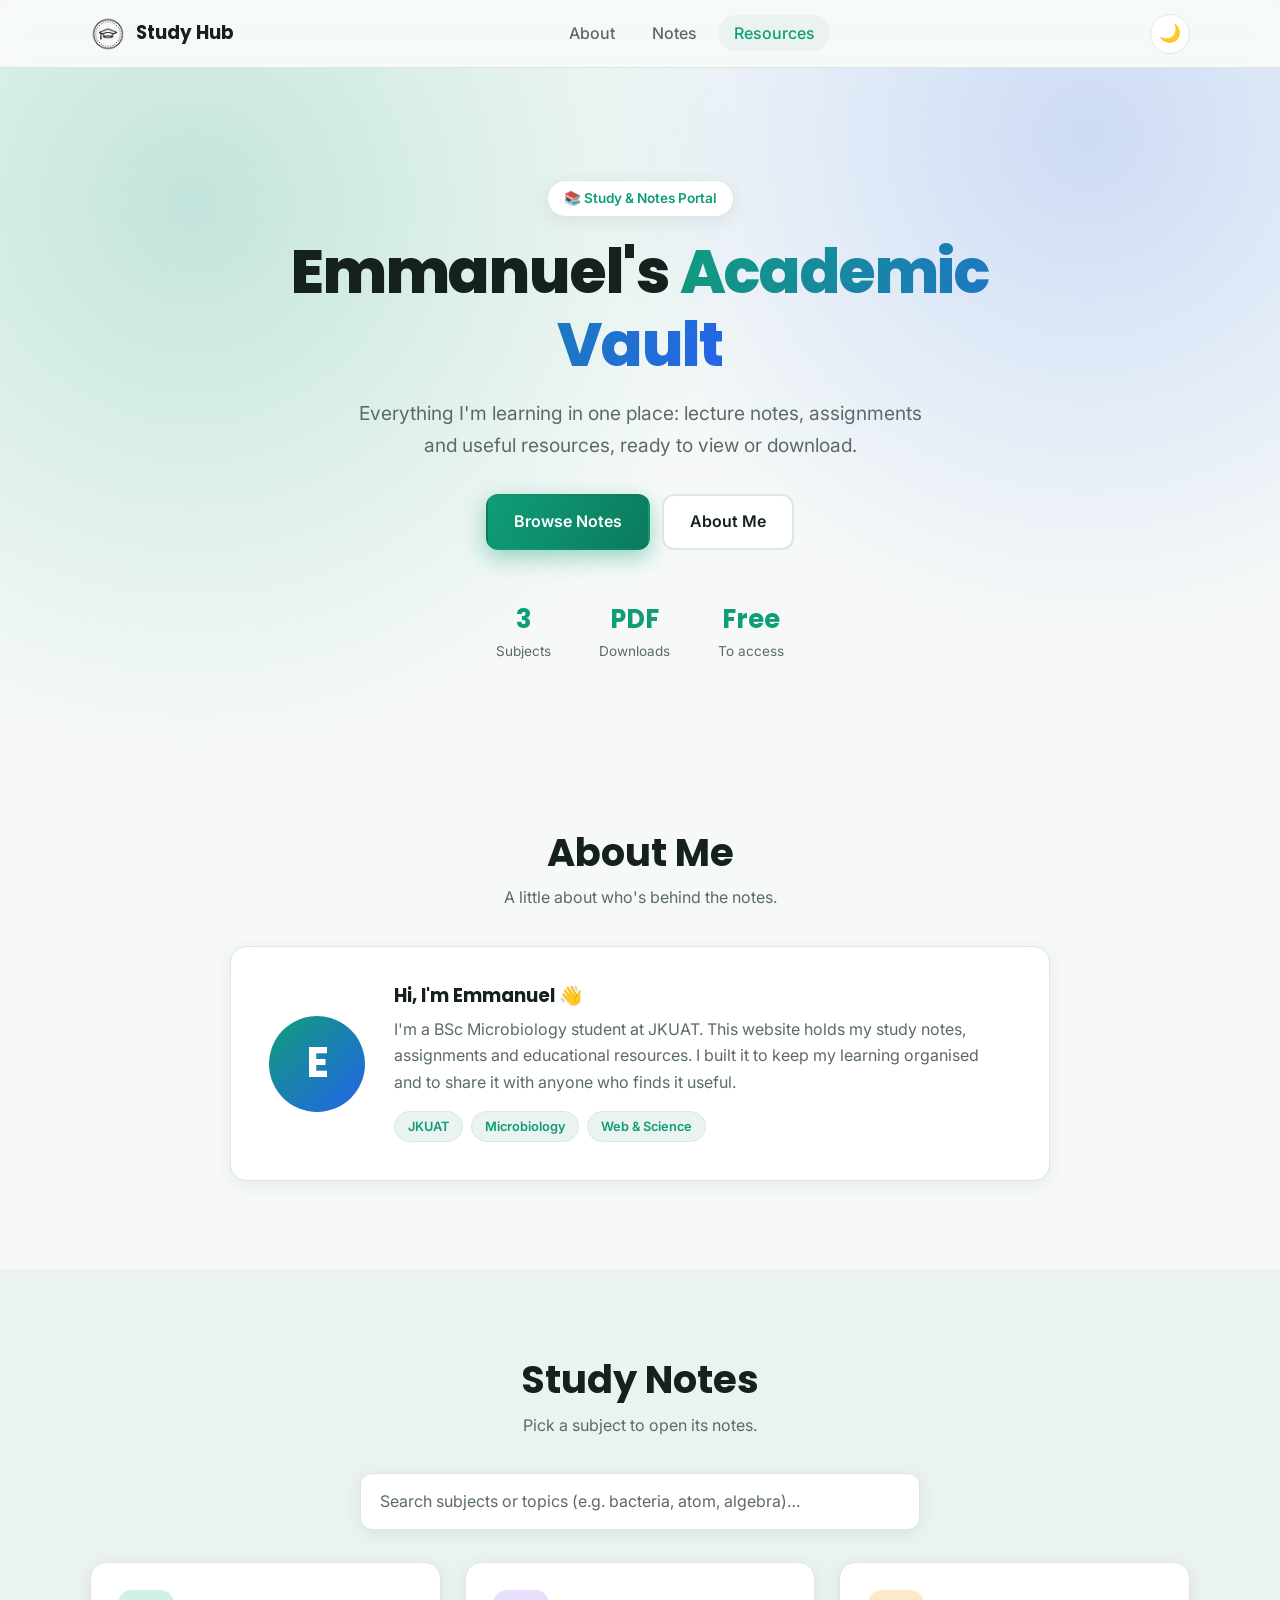
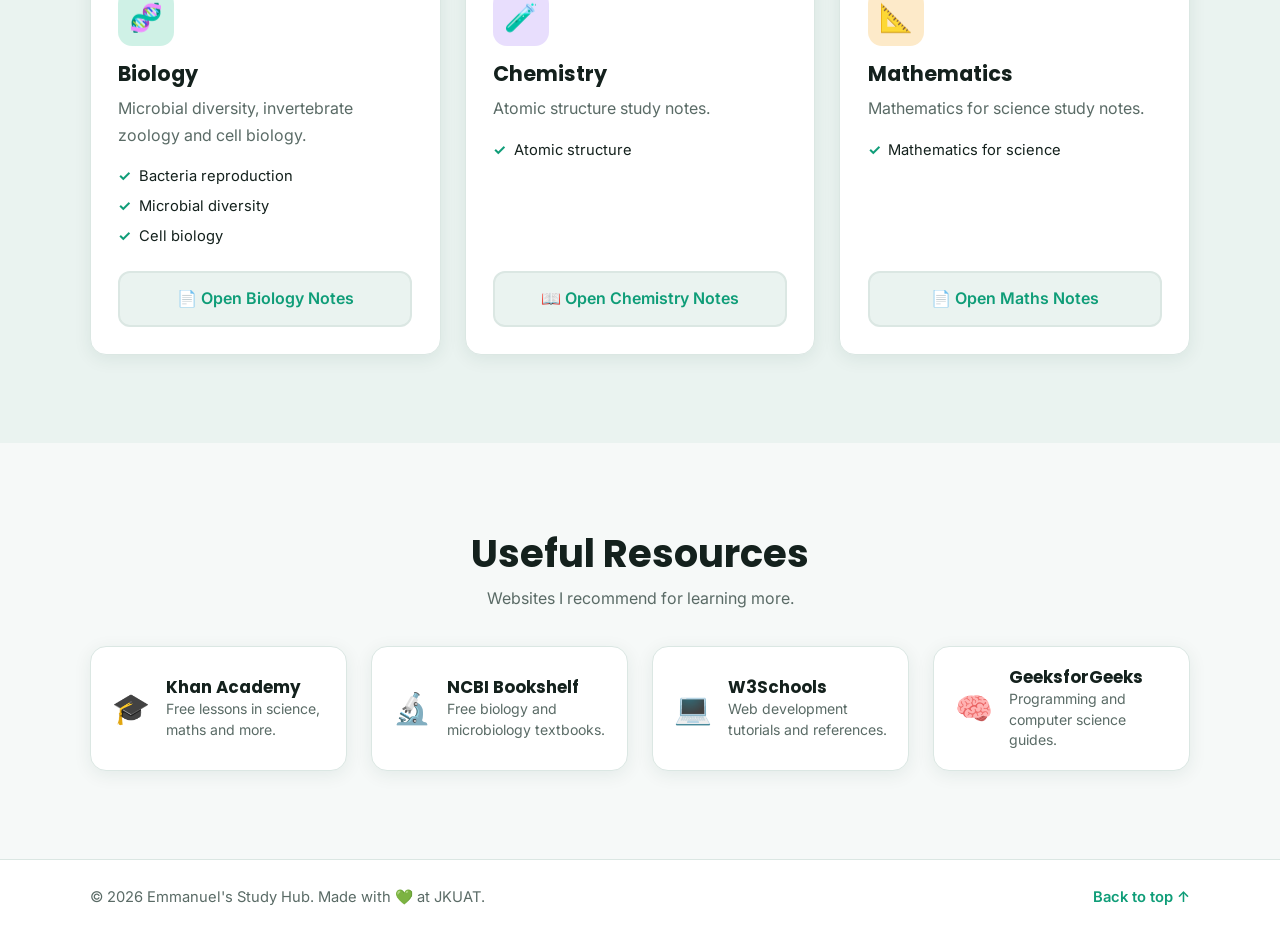
==== index.html @ de240b46 "Update link to open Atomic Structure PDF" ====
<!DOCTYPE html>
<html lang="en" data-theme="light">
<head>
  <meta charset="UTF-8">
  <meta name="viewport" content="width=device-width, initial-scale=1.0">
  <meta name="description" content="Emmanuel's Academic Vault: study notes, assignments and learning resources.">
  <title>Emmanuel's Study Hub</title>
  <link rel="preconnect" href="https://fonts.googleapis.com">
  <link rel="preconnect" href="https://fonts.gstatic.com" crossorigin>
  <link href="https://fonts.googleapis.com/css2?family=Inter:wght@400;500;600;700&family=Poppins:wght@600;700;800&display=swap" rel="stylesheet">
  <link rel="stylesheet" href="style.css">
  <script src="script.js" defer></script>
</head>
<body>

  <header class="site-header" id="top">
    <nav class="nav container" aria-label="Main navigation">
      <a href="#top" class="brand">
        <img src="images/graduation-logo.png" alt="" class="brand-logo" width="36" height="36">
        <span>Study Hub</span>
      </a>

      <ul class="nav-links" id="nav-links">
        <li><a href="#about">About</a></li>
        <li><a href="#notes">Notes</a></li>
        <li><a href="#resources">Resources</a></li>
      </ul>

      <div class="nav-actions">
        <button class="icon-btn" id="theme-toggle" aria-label="Switch to dark mode" title="Toggle theme">
          <span class="theme-icon" aria-hidden="true">🌙</span>
        </button>
        <button class="icon-btn menu-btn" id="menu-toggle" aria-label="Open menu" aria-expanded="false" aria-controls="nav-links">
          <span aria-hidden="true">☰</span>
        </button>
      </div>
    </nav>
  </header>

  <main>

    <!-- HERO -->
    <section class="hero">
      <div class="container hero-inner">
        <span class="pill">📚 Study &amp; Notes Portal</span>
        <h1>Emmanuel's <span class="gradient-text">Academic Vault</span></h1>
        <p class="lead">Everything I'm learning in one place: lecture notes, assignments and useful resources, ready to view or download.</p>
        <div class="hero-buttons">
          <a href="#notes" class="btn btn-primary">Browse Notes</a>
          <a href="#about" class="btn btn-ghost">About Me</a>
        </div>
        <ul class="stats" aria-label="Site summary">
          <li><strong>3</strong><span>Subjects</span></li>
          <li><strong>PDF</strong><span>Downloads</span></li>
          <li><strong>Free</strong><span>To access</span></li>
        </ul>
      </div>
    </section>

    <!-- ABOUT -->
    <section class="section" id="about">
      <div class="container">
        <div class="section-head reveal">
          <h2>About Me</h2>
          <p>A little about who's behind the notes.</p>
        </div>
        <div class="about-card reveal">
          <div class="avatar" aria-hidden="true">E</div>
          <div>
            <h3>Hi, I'm Emmanuel 👋</h3>
            <p>I'm a BSc Microbiology student at JKUAT. This website holds my study notes, assignments and educational resources. I built it to keep my learning organised and to share it with anyone who finds it useful.</p>
            <div class="tags">
              <span class="tag">JKUAT</span>
              <span class="tag">Microbiology</span>
              <span class="tag">Web &amp; Science</span>
            </div>
          </div>
        </div>
      </div>
    </section>

    <!-- NOTES -->
    <section class="section alt" id="notes">
      <div class="container">
        <div class="section-head reveal">
          <h2>Study Notes</h2>
          <p>Pick a subject to open its notes.</p>
        </div>

        <div class="search-wrap reveal">
          <label for="search" class="sr-only">Search subjects and resources</label>
          <input type="search" id="search" placeholder="Search subjects or topics (e.g. bacteria, atom, algebra)…" autocomplete="off">
        </div>

        <div class="grid" id="notes-grid">

          <article class="card reveal" data-search="biology microbial diversity invertebrate zoology cell biology bacteria reproduction">
            <div class="card-icon bio" aria-hidden="true">🧬</div>
            <h3>Biology</h3>
            <p>Microbial diversity, invertebrate zoology and cell biology.</p>
            <ul class="topic-list">
              <li>Bacteria reproduction</li>
              <li>Microbial diversity</li>
              <li>Cell biology</li>
            </ul>
            <a class="btn btn-card" href="BACTERIA%20REPRODUCTION.pdf" target="_blank" rel="noopener">📄 Open Biology Notes</a>
          </article>

          <article class="card reveal" data-search="chemistry atomic structure atom">
            <div class="card-icon chem" aria-hidden="true">🧪</div>
            <h3>Chemistry</h3>
            <p>Atomic structure study notes.</p>
            <ul class="topic-list">
              <li>Atomic structure</li>
            </ul>
            <a class="btn btn-card" href="atomic-structure.pdf">📖 Open Chemistry Notes</a>
          </article>

          <article class="card reveal" data-search="mathematics maths math science algebra">
            <div class="card-icon math" aria-hidden="true">📐</div>
            <h3>Mathematics</h3>
            <p>Mathematics for science study notes.</p>
            <ul class="topic-list">
              <li>Mathematics for science</li>
            </ul>
            <a class="btn btn-card" href="Mathematics%20for%20science.pdf" target="_blank" rel="noopener">📄 Open Maths Notes</a>
          </article>

        </div>

        <p class="no-results" id="no-results" hidden>No matching subjects found. Try another word.</p>
      </div>
    </section>

    <!-- RESOURCES -->
    <section class="section" id="resources">
      <div class="container">
        <div class="section-head reveal">
          <h2>Useful Resources</h2>
          <p>Websites I recommend for learning more.</p>
        </div>

        <div class="grid resources-grid">
          <a class="resource reveal" href="https://www.khanacademy.org" target="_blank" rel="noopener">
            <span class="res-emoji" aria-hidden="true">🎓</span>
            <div><h3>Khan Academy</h3><p>Free lessons in science, maths and more.</p></div>
          </a>
          <a class="resource reveal" href="https://www.ncbi.nlm.nih.gov/books/" target="_blank" rel="noopener">
            <span class="res-emoji" aria-hidden="true">🔬</span>
            <div><h3>NCBI Bookshelf</h3><p>Free biology and microbiology textbooks.</p></div>
          </a>
          <a class="resource reveal" href="https://www.w3schools.com" target="_blank" rel="noopener">
            <span class="res-emoji" aria-hidden="true">💻</span>
            <div><h3>W3Schools</h3><p>Web development tutorials and references.</p></div>
          </a>
          <a class="resource reveal" href="https://www.geeksforgeeks.org" target="_blank" rel="noopener">
            <span class="res-emoji" aria-hidden="true">🧠</span>
            <div><h3>GeeksforGeeks</h3><p>Programming and computer science guides.</p></div>
          </a>
        </div>
      </div>
    </section>

  </main>

  <footer class="footer">
    <div class="container footer-inner">
      <p>© <span id="year">2026</span> Emmanuel's Study Hub. Made with 💚 at JKUAT.</p>
      <a href="#top" class="to-top-link">Back to top ↑</a>
    </div>
  </footer>

  <button class="back-to-top" id="back-to-top" aria-label="Back to top" hidden>↑</button>

</body>
</html>
---- style.css ----
/* ==========================================================
   Emmanuel's Study Hub - style.css
   ========================================================== */

/* ---------- Design tokens ---------- */
:root {
  --bg: #f6f9f8;
  --bg-alt: #eaf3f0;
  --surface: #ffffff;
  --text: #14211d;
  --muted: #5a6b66;
  --border: #dbe7e3;
  --primary: #0f9d78;
  --primary-dark: #0b7a5d;
  --accent: #2563eb;
  --shadow: 0 4px 18px rgba(15, 60, 48, 0.08);
  --shadow-lg: 0 12px 34px rgba(15, 60, 48, 0.16);
  --radius: 16px;
  --header-h: 68px;
}

[data-theme="dark"] {
  --bg: #0d1513;
  --bg-alt: #111d1a;
  --surface: #16231f;
  --text: #e8f1ee;
  --muted: #9bb0aa;
  --border: #243630;
  --primary: #2dd4a4;
  --primary-dark: #1fb88c;
  --accent: #60a5fa;
  --shadow: 0 4px 18px rgba(0, 0, 0, 0.35);
  --shadow-lg: 0 12px 34px rgba(0, 0, 0, 0.5);
}

/* ---------- Reset & base ---------- */
*, *::before, *::after { box-sizing: border-box; }

html {
  scroll-behavior: smooth;
  scroll-padding-top: calc(var(--header-h) + 10px);
}

body {
  margin: 0;
  font-family: "Inter", system-ui, -apple-system, "Segoe UI", sans-serif;
  background: var(--bg);
  color: var(--text);
  line-height: 1.65;
  transition: background 0.3s ease, color 0.3s ease;
  -webkit-font-smoothing: antialiased;
}

img { max-width: 100%; display: block; }
a { color: inherit; text-decoration: none; }
ul { list-style: none; margin: 0; padding: 0; }

h1, h2, h3 {
  font-family: "Poppins", "Inter", sans-serif;
  line-height: 1.2;
  margin: 0 0 0.5rem;
}

.container {
  width: min(1100px, 92%);
  margin-inline: auto;
}

.sr-only {
  position: absolute;
  width: 1px; height: 1px;
  overflow: hidden;
  clip: rect(0 0 0 0);
  white-space: nowrap;
}

:focus-visible {
  outline: 3px solid var(--accent);
  outline-offset: 3px;
  border-radius: 6px;
}

/* ---------- Header / nav ---------- */
.site-header {
  position: sticky;
  top: 0;
  z-index: 100;
  height: var(--header-h);
  background: color-mix(in srgb, var(--bg) 85%, transparent);
  backdrop-filter: blur(12px);
  -webkit-backdrop-filter: blur(12px);
  border-bottom: 1px solid var(--border);
}

.nav {
  height: 100%;
  display: flex;
  align-items: center;
  justify-content: space-between;
  gap: 1rem;
}

.brand {
  display: flex;
  align-items: center;
  gap: 0.6rem;
  font-family: "Poppins", sans-serif;
  font-weight: 700;
  font-size: 1.15rem;
}

.brand-logo {
  width: 36px;
  height: 36px;
  object-fit: contain;
  border-radius: 8px;
}

.nav-links {
  display: flex;
  gap: 0.4rem;
}

.nav-links a {
  padding: 0.5rem 0.95rem;
  border-radius: 999px;
  font-weight: 500;
  color: var(--muted);
  transition: background 0.2s, color 0.2s;
}

.nav-links a:hover,
.nav-links a.active {
  background: var(--bg-alt);
  color: var(--primary);
}

.nav-actions { display: flex; gap: 0.5rem; }

.icon-btn {
  width: 40px;
  height: 40px;
  border-radius: 50%;
  border: 1px solid var(--border);
  background: var(--surface);
  color: var(--text);
  font-size: 1.1rem;
  cursor: pointer;
  display: grid;
  place-items: center;
  transition: transform 0.2s, box-shadow 0.2s;
}
.icon-btn:hover { transform: translateY(-2px); box-shadow: var(--shadow); }

.menu-btn { display: none; }

/* ---------- Hero ---------- */
.hero {
  position: relative;
  overflow: hidden;
  padding: clamp(3.5rem, 9vw, 7rem) 0 clamp(3rem, 7vw, 5rem);
  text-align: center;
  background:
    radial-gradient(circle at 15% 20%, color-mix(in srgb, var(--primary) 22%, transparent), transparent 45%),
    radial-gradient(circle at 85% 10%, color-mix(in srgb, var(--accent) 20%, transparent), transparent 40%),
    var(--bg);
}

.hero-inner { max-width: 780px; }

.pill {
  display: inline-block;
  padding: 0.4rem 1rem;
  border-radius: 999px;
  background: var(--surface);
  border: 1px solid var(--border);
  font-size: 0.85rem;
  font-weight: 600;
  color: var(--primary);
  margin-bottom: 1.2rem;
  box-shadow: var(--shadow);
}

.hero h1 {
  font-size: clamp(2.2rem, 6vw, 3.8rem);
  font-weight: 800;
  letter-spacing: -0.02em;
}

.gradient-text {
  background: linear-gradient(120deg, var(--primary), var(--accent));
  -webkit-background-clip: text;
  background-clip: text;
  color: transparent;
}

.lead {
  font-size: clamp(1rem, 2.2vw, 1.2rem);
  color: var(--muted);
  max-width: 600px;
  margin: 1rem auto 2rem;
}

.hero-buttons {
  display: flex;
  flex-wrap: wrap;
  gap: 0.8rem;
  justify-content: center;
}

.stats {
  display: flex;
  justify-content: center;
  gap: clamp(1.2rem, 5vw, 3rem);
  margin-top: 3rem;
  flex-wrap: wrap;
}
.stats li { display: flex; flex-direction: column; align-items: center; }
.stats strong {
  font-family: "Poppins", sans-serif;
  font-size: 1.6rem;
  color: var(--primary);
}
.stats span { font-size: 0.85rem; color: var(--muted); }

/* ---------- Buttons ---------- */
.btn {
  display: inline-block;
  padding: 0.8rem 1.6rem;
  border-radius: 12px;
  font-weight: 600;
  border: 2px solid transparent;
  cursor: pointer;
  transition: transform 0.2s, box-shadow 0.2s, background 0.2s;
}
.btn:hover { transform: translateY(-3px); }

.btn-primary {
  background: linear-gradient(120deg, var(--primary), var(--primary-dark));
  color: #fff;
  box-shadow: 0 8px 22px color-mix(in srgb, var(--primary) 40%, transparent);
}

.btn-ghost {
  background: var(--surface);
  border-color: var(--border);
  color: var(--text);
}
.btn-ghost:hover { border-color: var(--primary); color: var(--primary); }

.btn-card {
  margin-top: auto;
  text-align: center;
  background: var(--bg-alt);
  color: var(--primary);
  border-color: var(--border);
  width: 100%;
}
.btn-card:hover {
  background: var(--primary);
  color: #fff;
  border-color: var(--primary);
}

/* ---------- Sections ---------- */
.section { padding: clamp(3rem, 7vw, 5.5rem) 0; }
.section.alt { background: var(--bg-alt); }

.section-head { text-align: center; margin-bottom: 2.2rem; }
.section-head h2 { font-size: clamp(1.7rem, 4vw, 2.4rem); }
.section-head p { color: var(--muted); margin: 0; }

/* ---------- About ---------- */
.about-card {
  display: flex;
  gap: 1.8rem;
  align-items: center;
  background: var(--surface);
  border: 1px solid var(--border);
  border-radius: var(--radius);
  padding: clamp(1.4rem, 4vw, 2.4rem);
  box-shadow: var(--shadow);
  max-width: 820px;
  margin-inline: auto;
}

.avatar {
  flex-shrink: 0;
  width: 96px;
  height: 96px;
  border-radius: 50%;
  display: grid;
  place-items: center;
  font-family: "Poppins", sans-serif;
  font-size: 2.6rem;
  font-weight: 700;
  color: #fff;
  background: linear-gradient(135deg, var(--primary), var(--accent));
}

.about-card p { color: var(--muted); margin: 0.4rem 0 1rem; }

.tags { display: flex; flex-wrap: wrap; gap: 0.5rem; }
.tag {
  padding: 0.25rem 0.8rem;
  border-radius: 999px;
  font-size: 0.8rem;
  font-weight: 600;
  background: var(--bg-alt);
  color: var(--primary);
  border: 1px solid var(--border);
}

/* ---------- Search ---------- */
.search-wrap { max-width: 560px; margin: 0 auto 2rem; }

#search {
  width: 100%;
  padding: 0.9rem 1.2rem;
  border-radius: 12px;
  border: 1px solid var(--border);
  background: var(--surface);
  color: var(--text);
  font: inherit;
  box-shadow: var(--shadow);
  transition: border-color 0.2s, box-shadow 0.2s;
}
#search::placeholder { color: var(--muted); }
#search:focus {
  outline: none;
  border-color: var(--primary);
  box-shadow: 0 0 0 4px color-mix(in srgb, var(--primary) 25%, transparent);
}

.no-results { text-align: center; color: var(--muted); margin-top: 1.5rem; }

/* ---------- Cards grid ---------- */
.grid {
  display: grid;
  grid-template-columns: repeat(auto-fit, minmax(270px, 1fr));
  gap: 1.5rem;
}

.card {
  display: flex;
  flex-direction: column;
  background: var(--surface);
  border: 1px solid var(--border);
  border-radius: var(--radius);
  padding: 1.7rem;
  box-shadow: var(--shadow);
  transition: transform 0.25s, box-shadow 0.25s, border-color 0.25s;
}
.card:hover {
  transform: translateY(-6px);
  box-shadow: var(--shadow-lg);
  border-color: var(--primary);
}
.card.hidden { display: none; }

.card h3 { font-size: 1.3rem; }
.card p { color: var(--muted); margin: 0 0 1rem; }

.card-icon {
  width: 56px;
  height: 56px;
  border-radius: 14px;
  display: grid;
  place-items: center;
  font-size: 1.7rem;
  margin-bottom: 1rem;
}
.card-icon.bio  { background: color-mix(in srgb, #10b981 20%, transparent); }
.card-icon.chem { background: color-mix(in srgb, #8b5cf6 20%, transparent); }
.card-icon.math { background: color-mix(in srgb, #f59e0b 22%, transparent); }

.topic-list {
  margin-bottom: 1.4rem;
  display: grid;
  gap: 0.35rem;
}
.topic-list li {
  position: relative;
  padding-left: 1.3rem;
  font-size: 0.92rem;
}
.topic-list li::before {
  content: "✓";
  position: absolute;
  left: 0;
  color: var(--primary);
  font-weight: 700;
}

/* ---------- Resources ---------- */
.resources-grid { grid-template-columns: repeat(auto-fit, minmax(240px, 1fr)); }

.resource {
  display: flex;
  gap: 1rem;
  align-items: center;
  background: var(--surface);
  border: 1px solid var(--border);
  border-radius: var(--radius);
  padding: 1.2rem 1.3rem;
  box-shadow: var(--shadow);
  transition: transform 0.25s, border-color 0.25s, box-shadow 0.25s;
}
.resource:hover {
  transform: translateY(-4px);
  border-color: var(--primary);
  box-shadow: var(--shadow-lg);
}
.resource h3 { font-size: 1.05rem; margin: 0 0 0.15rem; }
.resource p { margin: 0; font-size: 0.88rem; color: var(--muted); line-height: 1.45; }
.res-emoji { font-size: 1.9rem; }

/* ---------- Footer ---------- */
.footer {
  border-top: 1px solid var(--border);
  padding: 1.6rem 0;
  background: var(--surface);
}
.footer-inner {
  display: flex;
  justify-content: space-between;
  align-items: center;
  flex-wrap: wrap;
  gap: 0.8rem;
  color: var(--muted);
  font-size: 0.92rem;
}
.footer p { margin: 0; }
.to-top-link { color: var(--primary); font-weight: 600; }
.to-top-link:hover { text-decoration: underline; }

/* ---------- Back to top ---------- */
.back-to-top {
  position: fixed;
  right: 1.2rem;
  bottom: 1.2rem;
  width: 46px;
  height: 46px;
  border-radius: 50%;
  border: none;
  background: var(--primary);
  color: #fff;
  font-size: 1.3rem;
  cursor: pointer;
  box-shadow: var(--shadow-lg);
  transition: transform 0.2s, opacity 0.3s;
  z-index: 90;
}
.back-to-top:hover { transform: translateY(-3px); }
.back-to-top[hidden] { display: none; }

/* ---------- Scroll reveal ---------- */
.reveal {
  opacity: 0;
  transform: translateY(24px);
  transition: opacity 0.6s ease, transform 0.6s ease;
}
.reveal.visible { opacity: 1; transform: none; }

/* Without JavaScript, show everything */
.no-js .reveal { opacity: 1; transform: none; }

/* ---------- Responsive ---------- */
@media (max-width: 760px) {
  .menu-btn { display: grid; }

  .nav-links {
    position: absolute;
    top: var(--header-h);
    left: 0;
    right: 0;
    flex-direction: column;
    gap: 0;
    background: var(--surface);
    border-bottom: 1px solid var(--border);
    padding: 0.6rem 4%;
    box-shadow: var(--shadow);
    display: none;
  }
  .nav-links.open { display: flex; }
  .nav-links a { display: block; padding: 0.8rem 0.5rem; border-radius: 8px; }

  .about-card { flex-direction: column; text-align: center; }
  .tags { justify-content: center; }

  .footer-inner { justify-content: center; text-align: center; }
}

/* ---------- Respect reduced motion ---------- */
@media (prefers-reduced-motion: reduce) {
  html { scroll-behavior: auto; }
  *, *::before, *::after {
    animation: none !important;
    transition: none !important;
  }
  .reveal { opacity: 1; transform: none; }
}
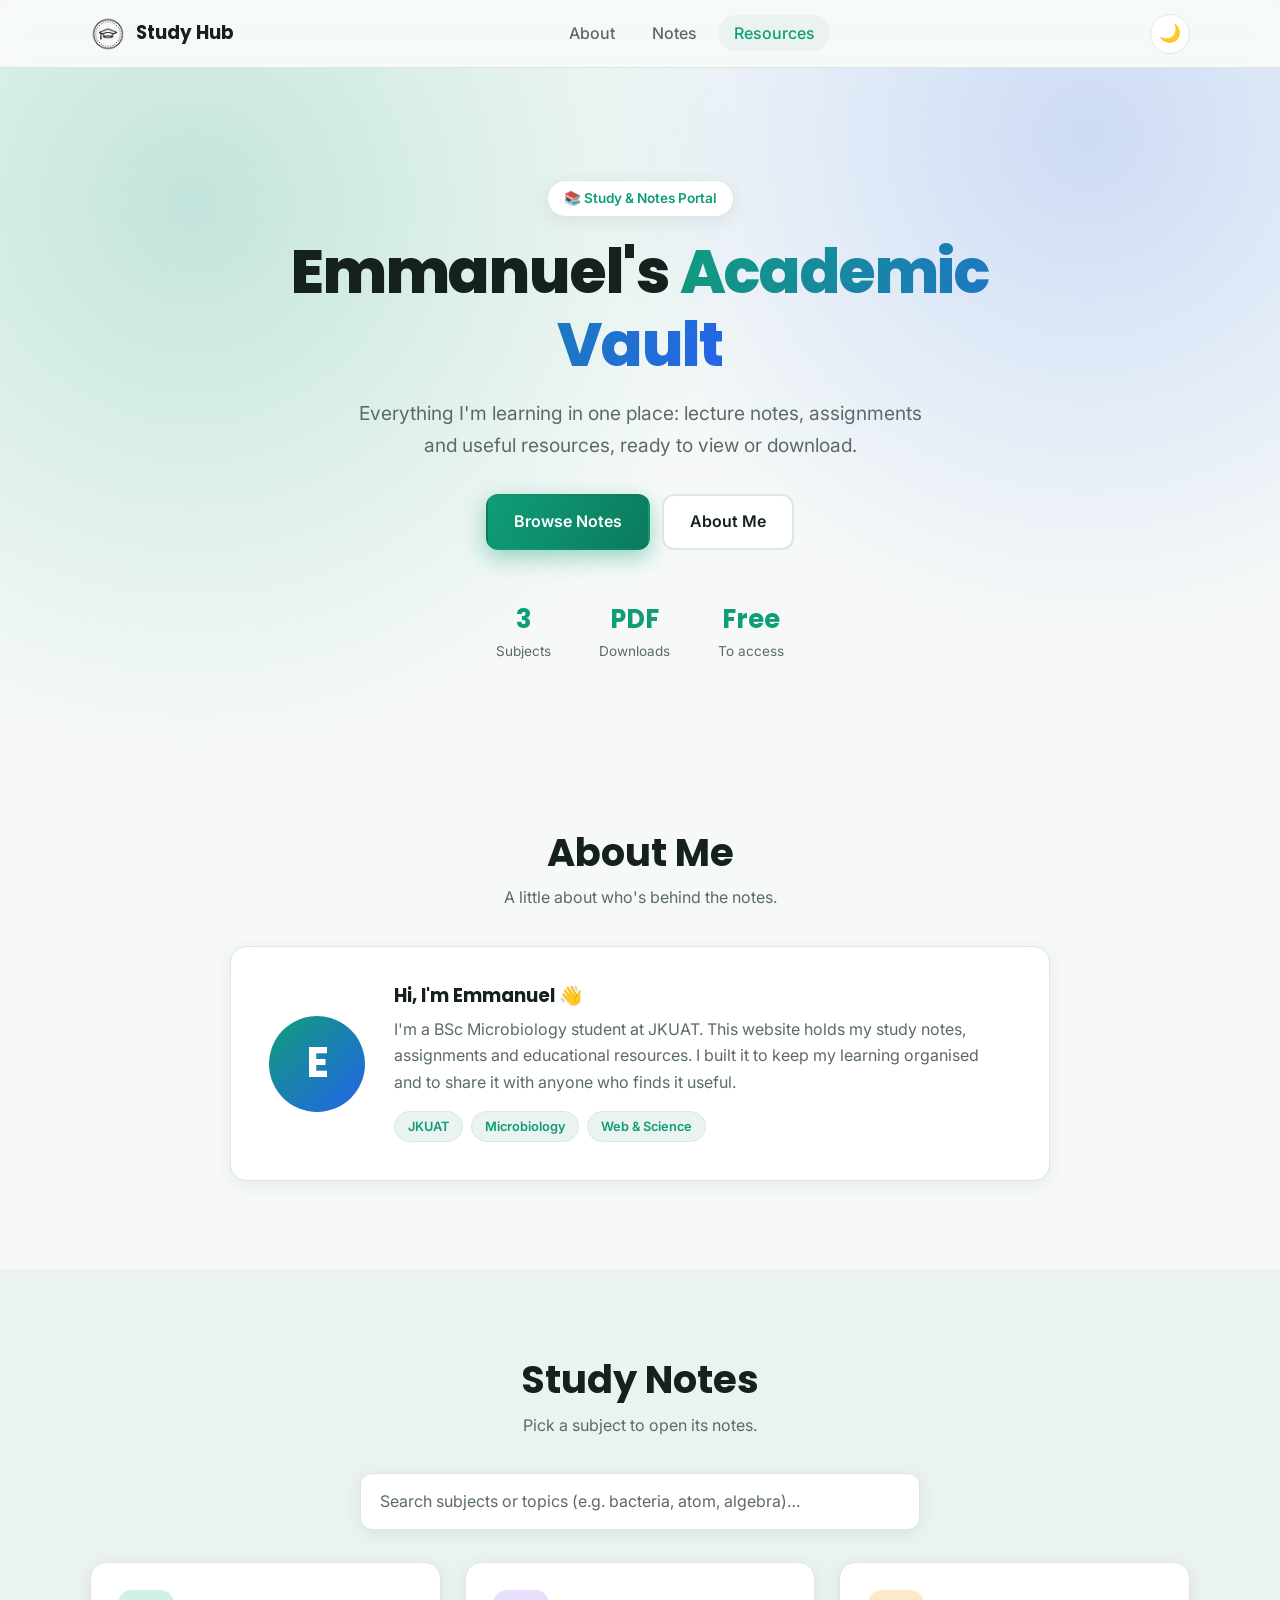
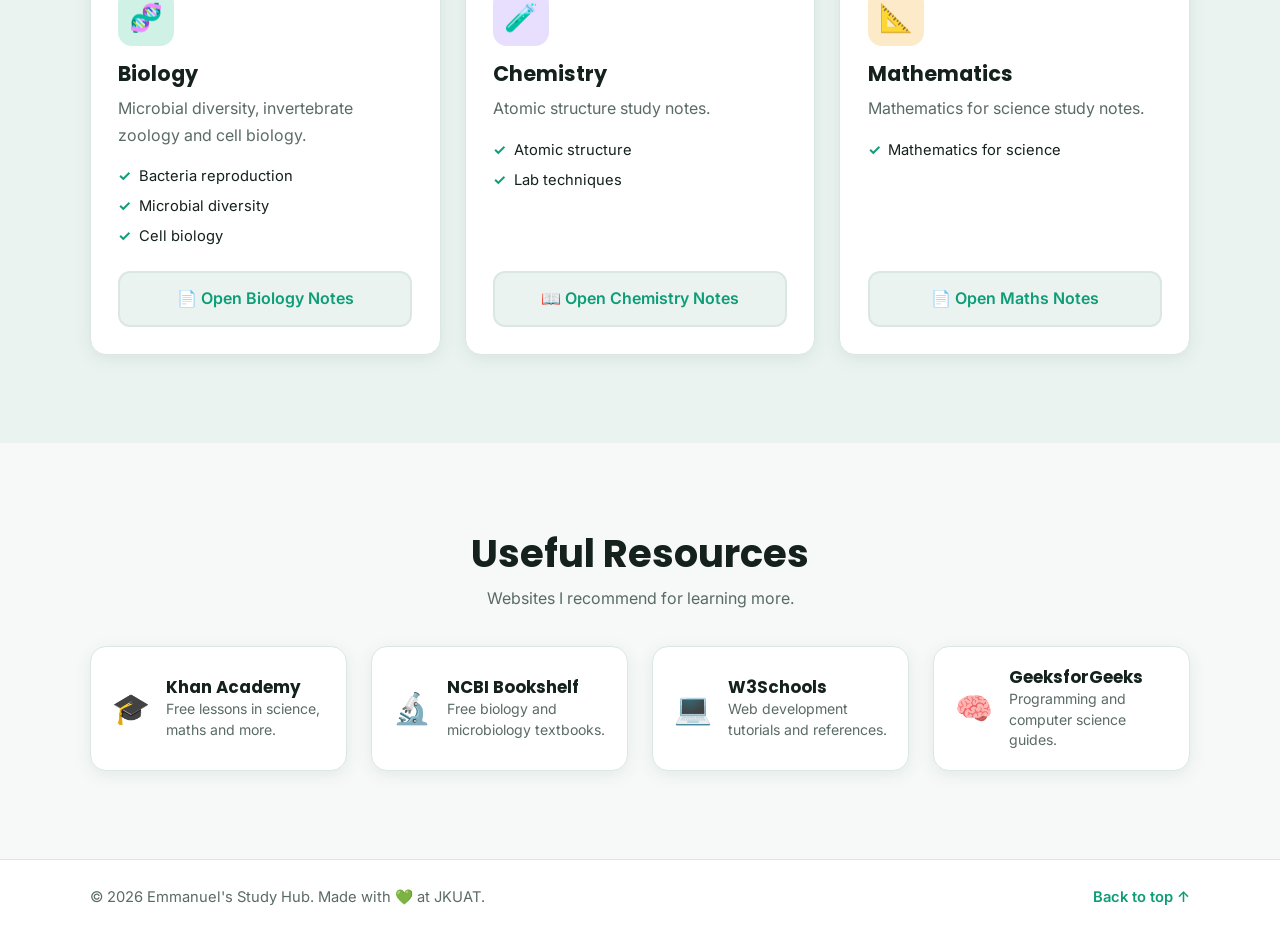
==== commit b6172b91: "Add 'Lab techniques' to Chemistry topic list" ====
--- a/index.html
+++ b/index.html
@@ -112,8 +112,9 @@
             <p>Atomic structure study notes.</p>
             <ul class="topic-list">
               <li>Atomic structure</li>
+              <li>Lab techniques</li>
             </ul>
-            <a class="btn btn-card" href="atomic-structure.pdf">📖 Open Chemistry Notes</a>
+            <a class="btn btn-card" href="atomic-structure.pdf" target="_blank" rel="noopener">📖 Open Chemistry Notes</a>
           </article>
 
           <article class="card reveal" data-search="mathematics maths math science algebra">
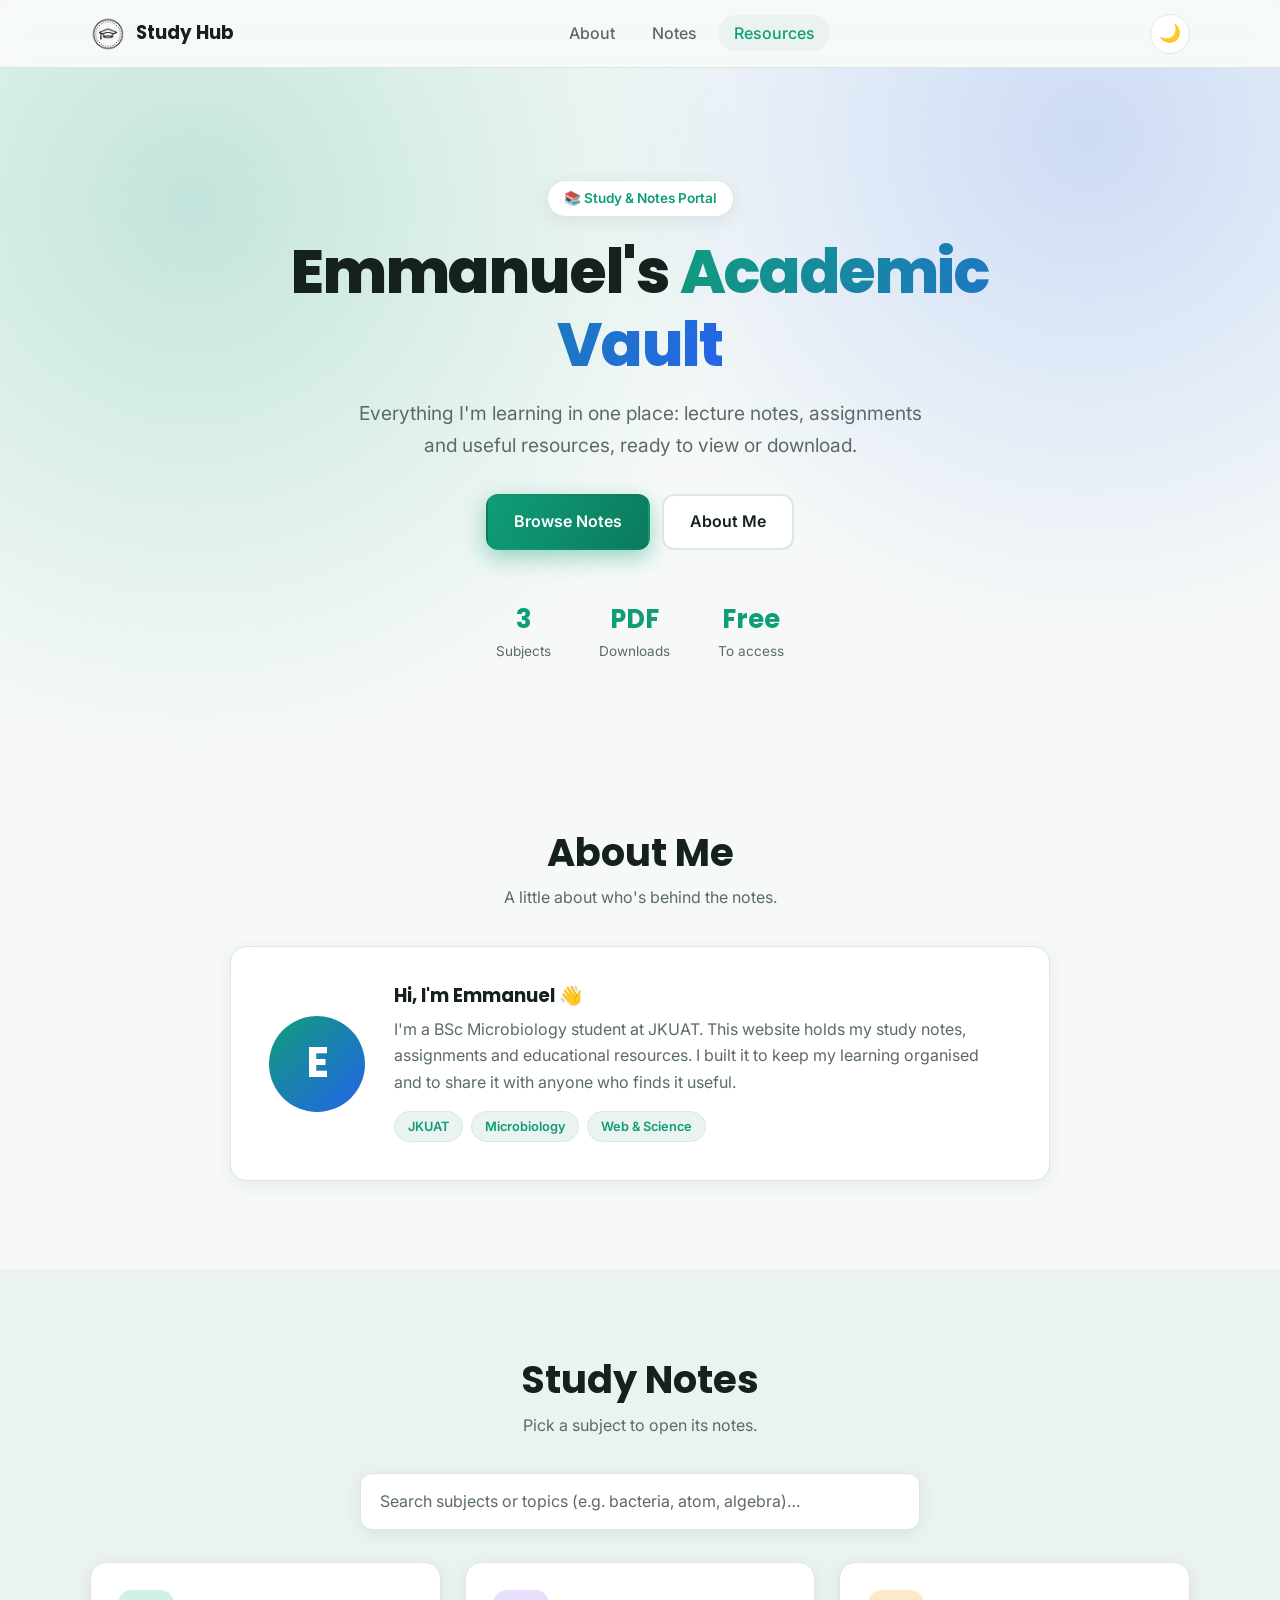
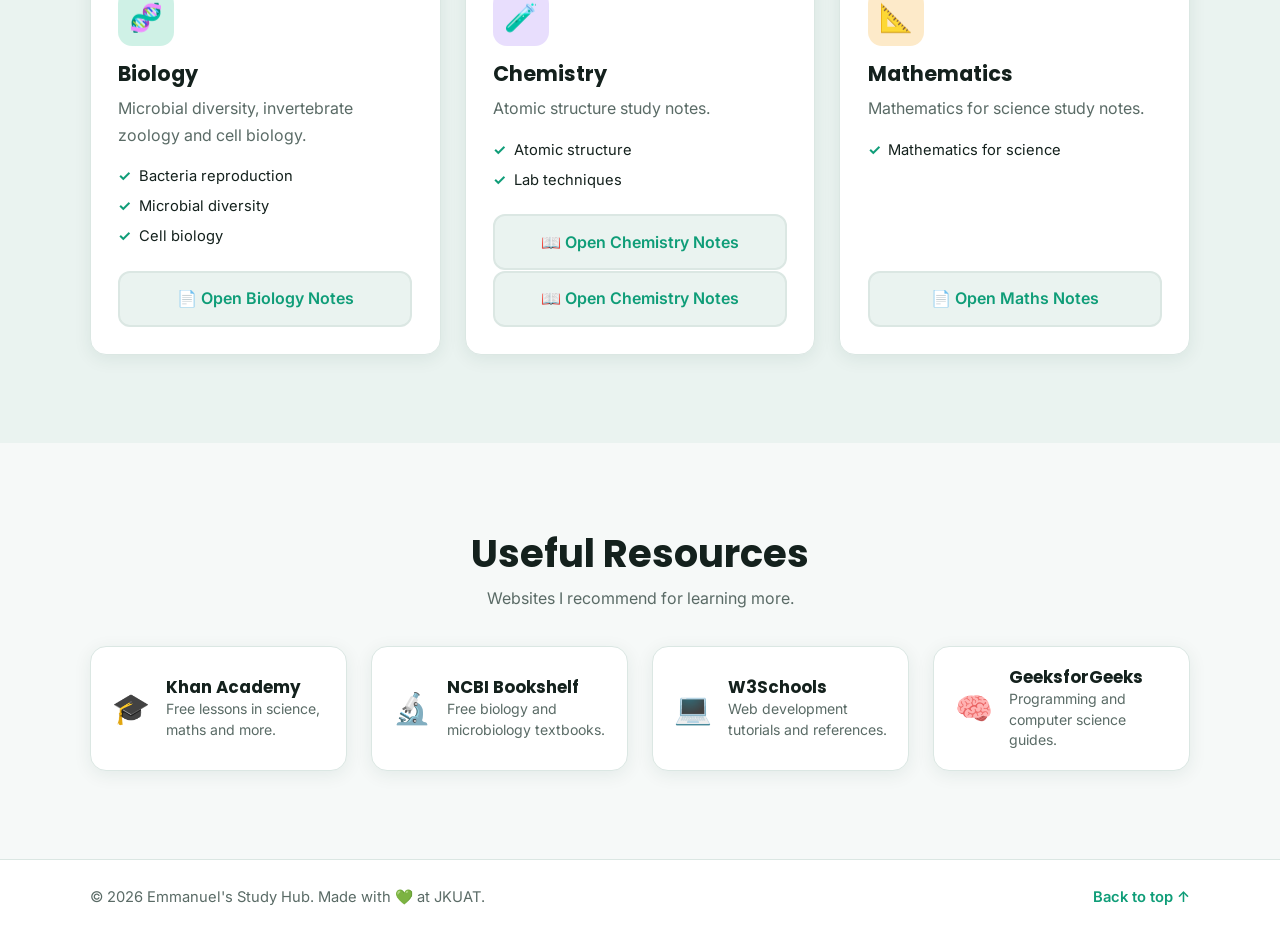
==== commit 1a142dbc: "Add link to lab techniques PDF in index.html" ====
--- a/index.html
+++ b/index.html
@@ -115,6 +115,7 @@
               <li>Lab techniques</li>
             </ul>
             <a class="btn btn-card" href="atomic-structure.pdf" target="_blank" rel="noopener">📖 Open Chemistry Notes</a>
+            <a class="btn btn-card" href="lab-techniques.pdf" target="_blank" rel="noopener">📖 Open Chemistry Notes</a>
           </article>
 
           <article class="card reveal" data-search="mathematics maths math science algebra">
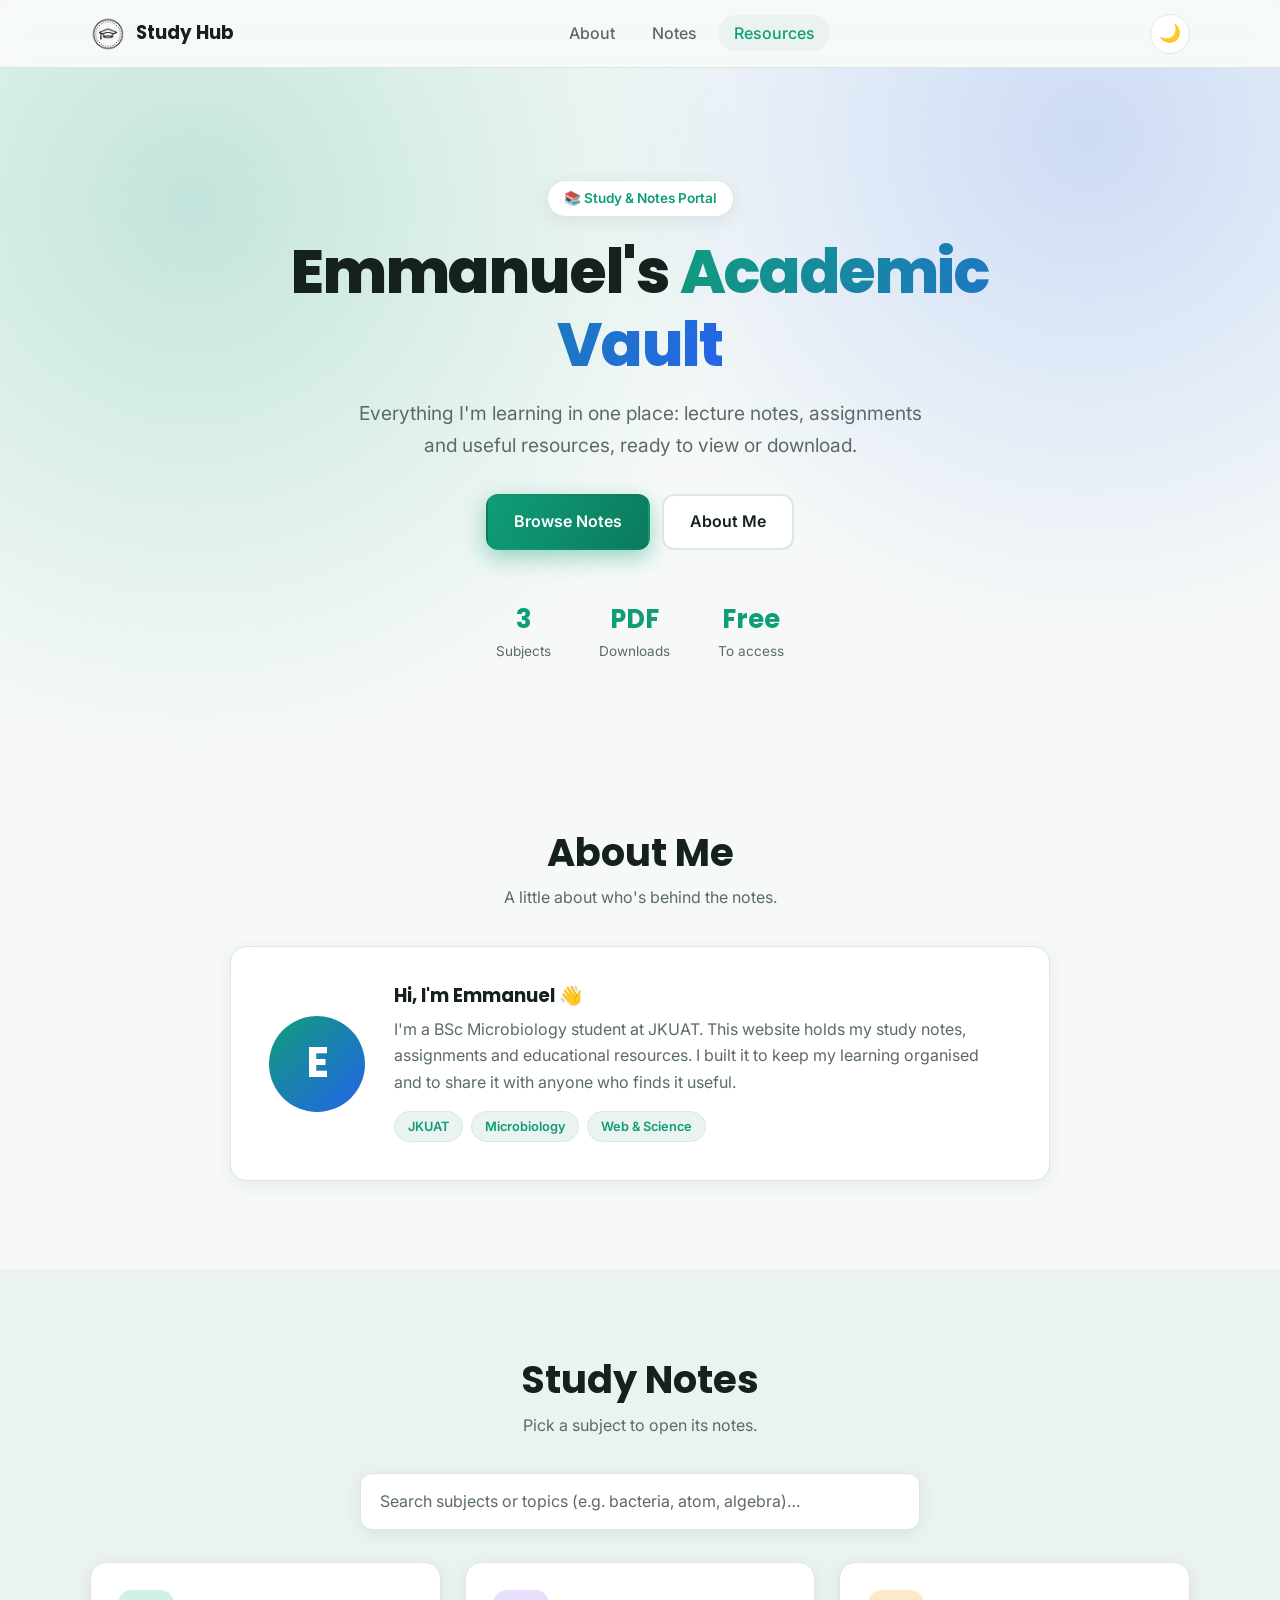
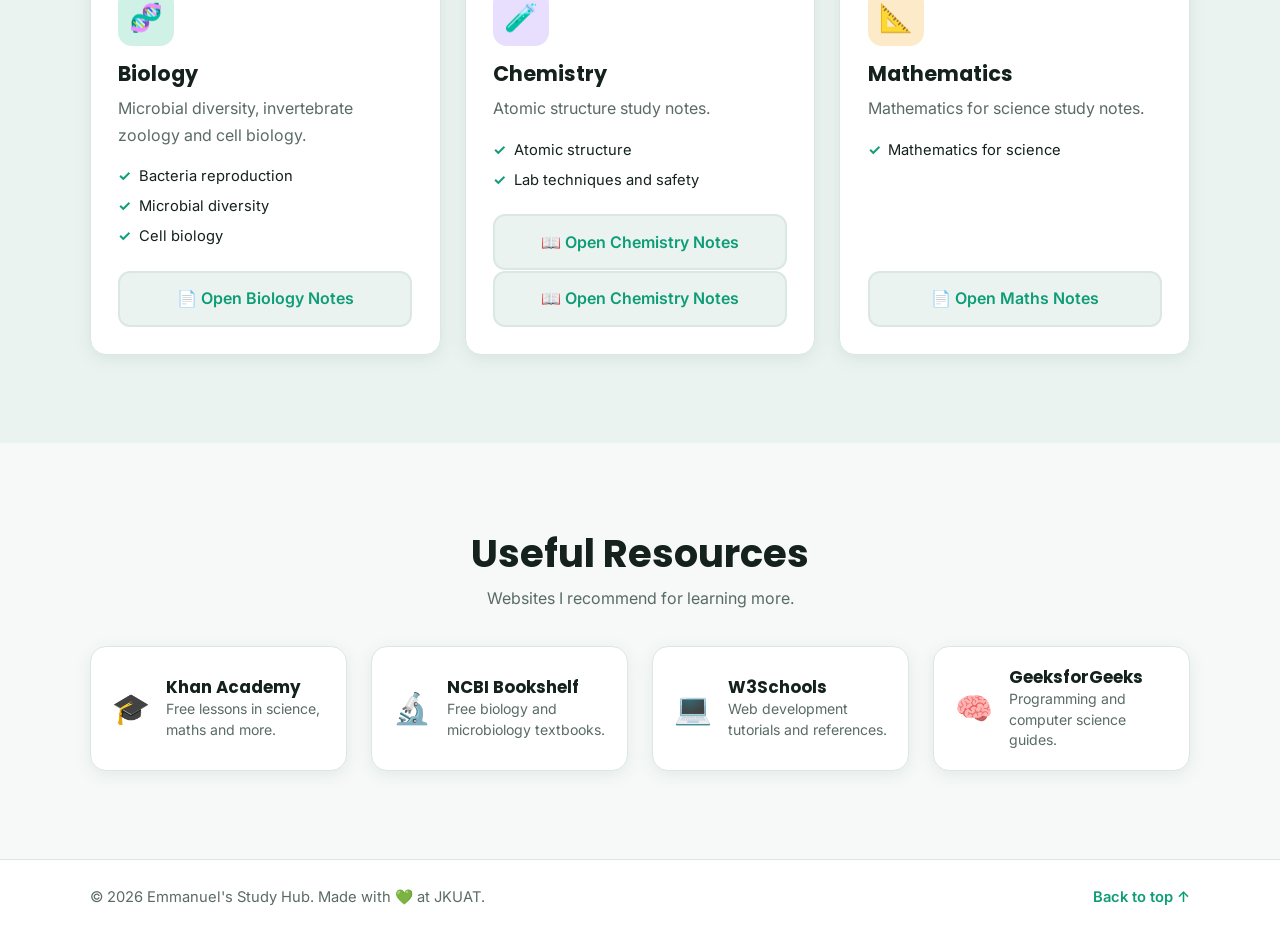
==== commit 8d2194fd: "Update lab techniques link and description" ====
--- a/index.html
+++ b/index.html
@@ -112,10 +112,10 @@
             <p>Atomic structure study notes.</p>
             <ul class="topic-list">
               <li>Atomic structure</li>
-              <li>Lab techniques</li>
+              <li>Lab techniques and safety</li>
             </ul>
             <a class="btn btn-card" href="atomic-structure.pdf" target="_blank" rel="noopener">📖 Open Chemistry Notes</a>
-            <a class="btn btn-card" href="lab-techniques.pdf" target="_blank" rel="noopener">📖 Open Chemistry Notes</a>
+            <a class="btn btn-card" href="lab-techniques-and-safety.pdf" target="_blank" rel="noopener">📖 Open Chemistry Notes</a>
           </article>
 
           <article class="card reveal" data-search="mathematics maths math science algebra">
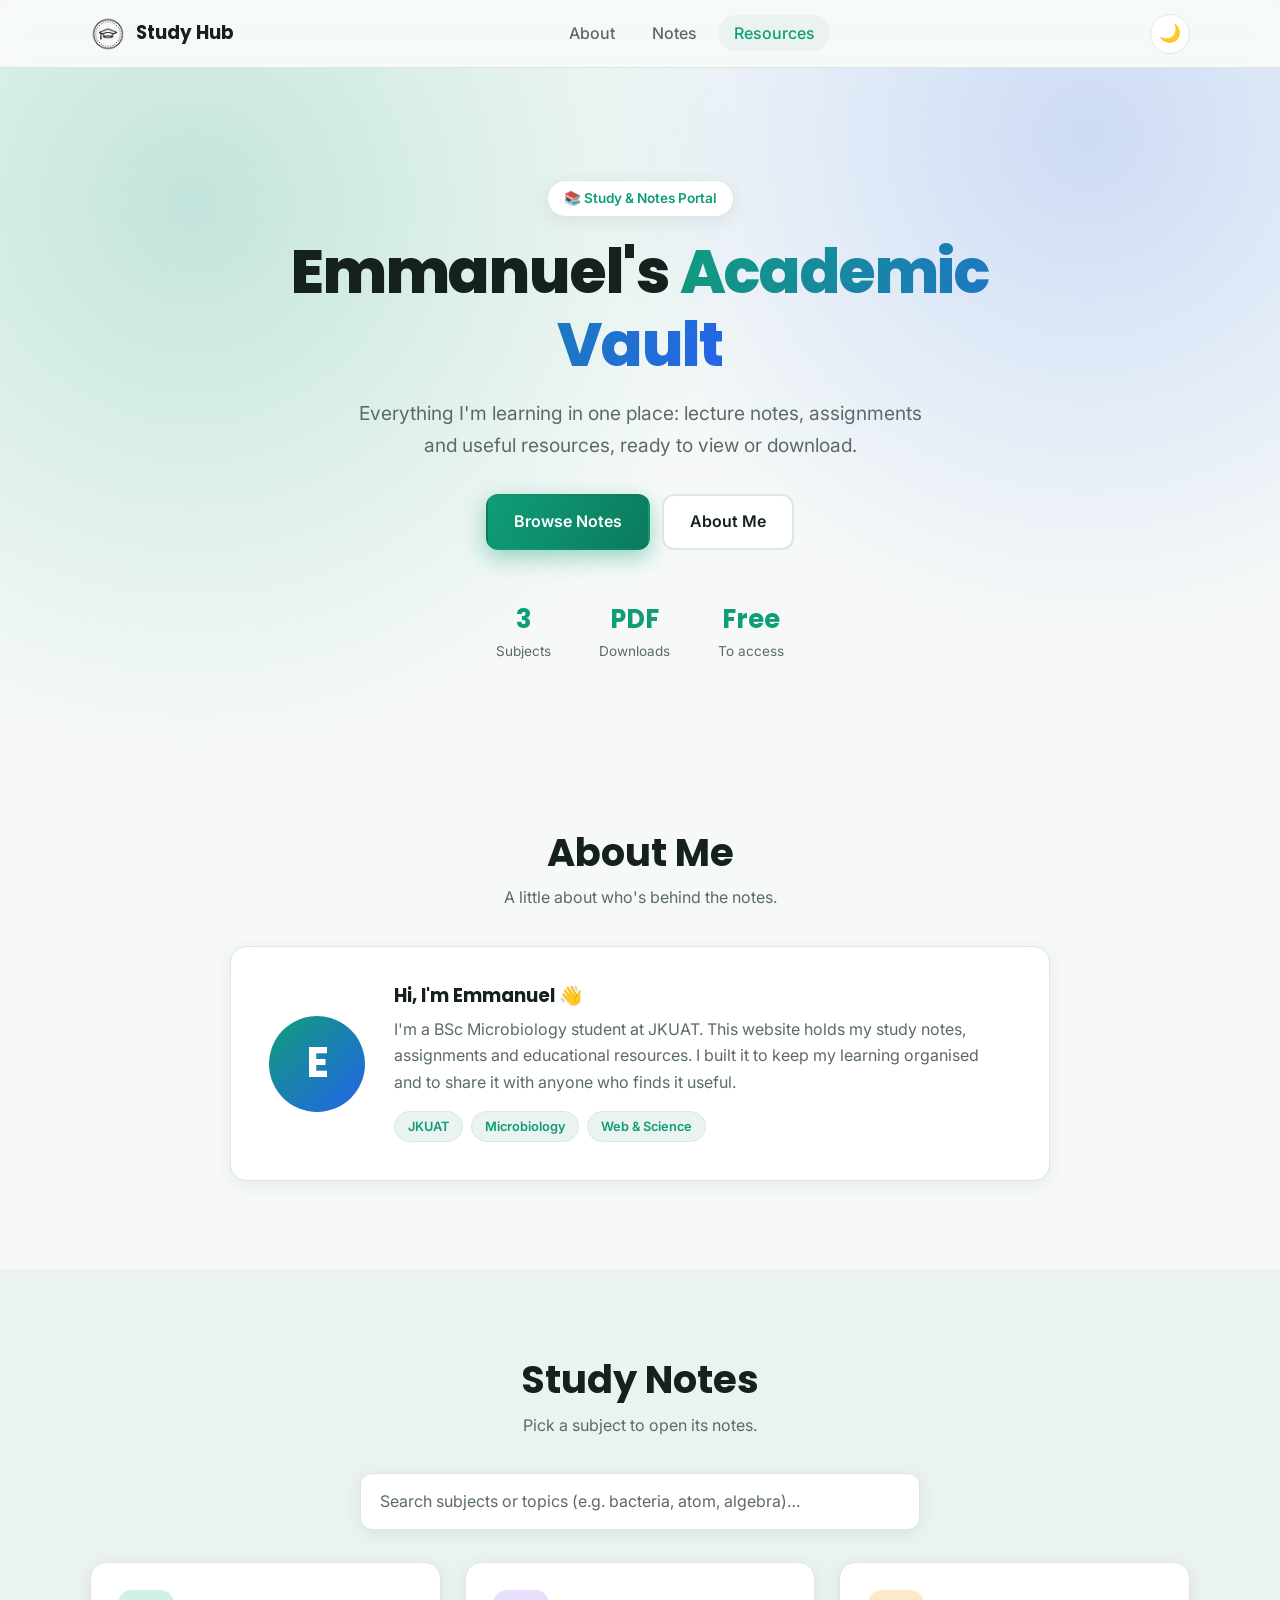
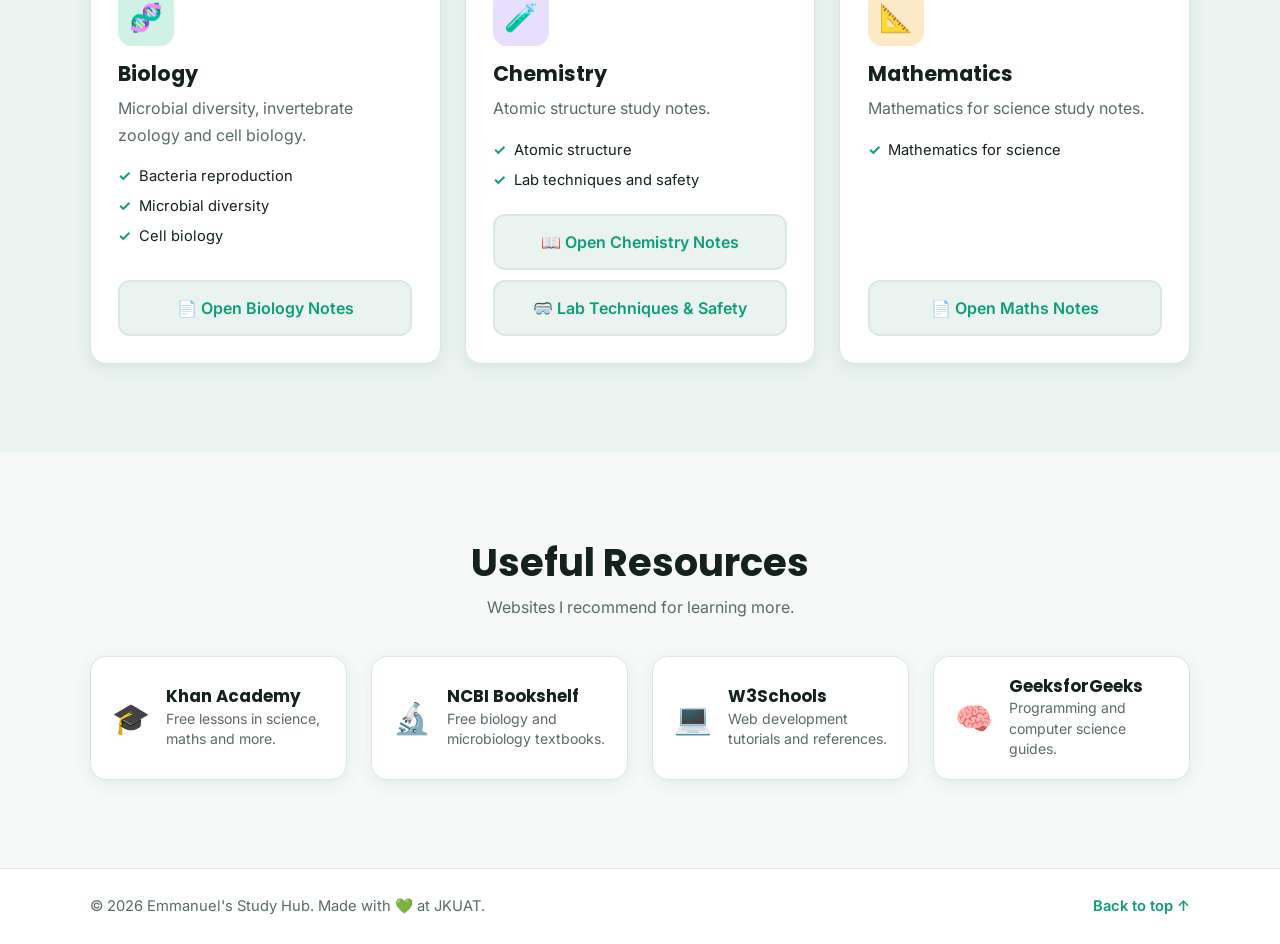
==== commit 9b78923b: "Fix Lab Techniques & Safety link and update text Updated the link for Lab Techniques & Safety PDF an" ====
--- a/index.html
+++ b/index.html
@@ -115,7 +115,7 @@
               <li>Lab techniques and safety</li>
             </ul>
             <a class="btn btn-card" href="atomic-structure.pdf" target="_blank" rel="noopener">📖 Open Chemistry Notes</a>
-            <a class="btn btn-card" href="lab-techniques-and-safety.pdf" target="_blank" rel="noopener">📖 Open Chemistry Notes</a>
+            <a class="btn btn-card" href="lab-techniques-safety.pdf" target="_blank" rel="noopener" style="margin-top:0.6rem">🥽 Lab Techniques &amp; Safety</a>
           </article>
 
           <article class="card reveal" data-search="mathematics maths math science algebra">
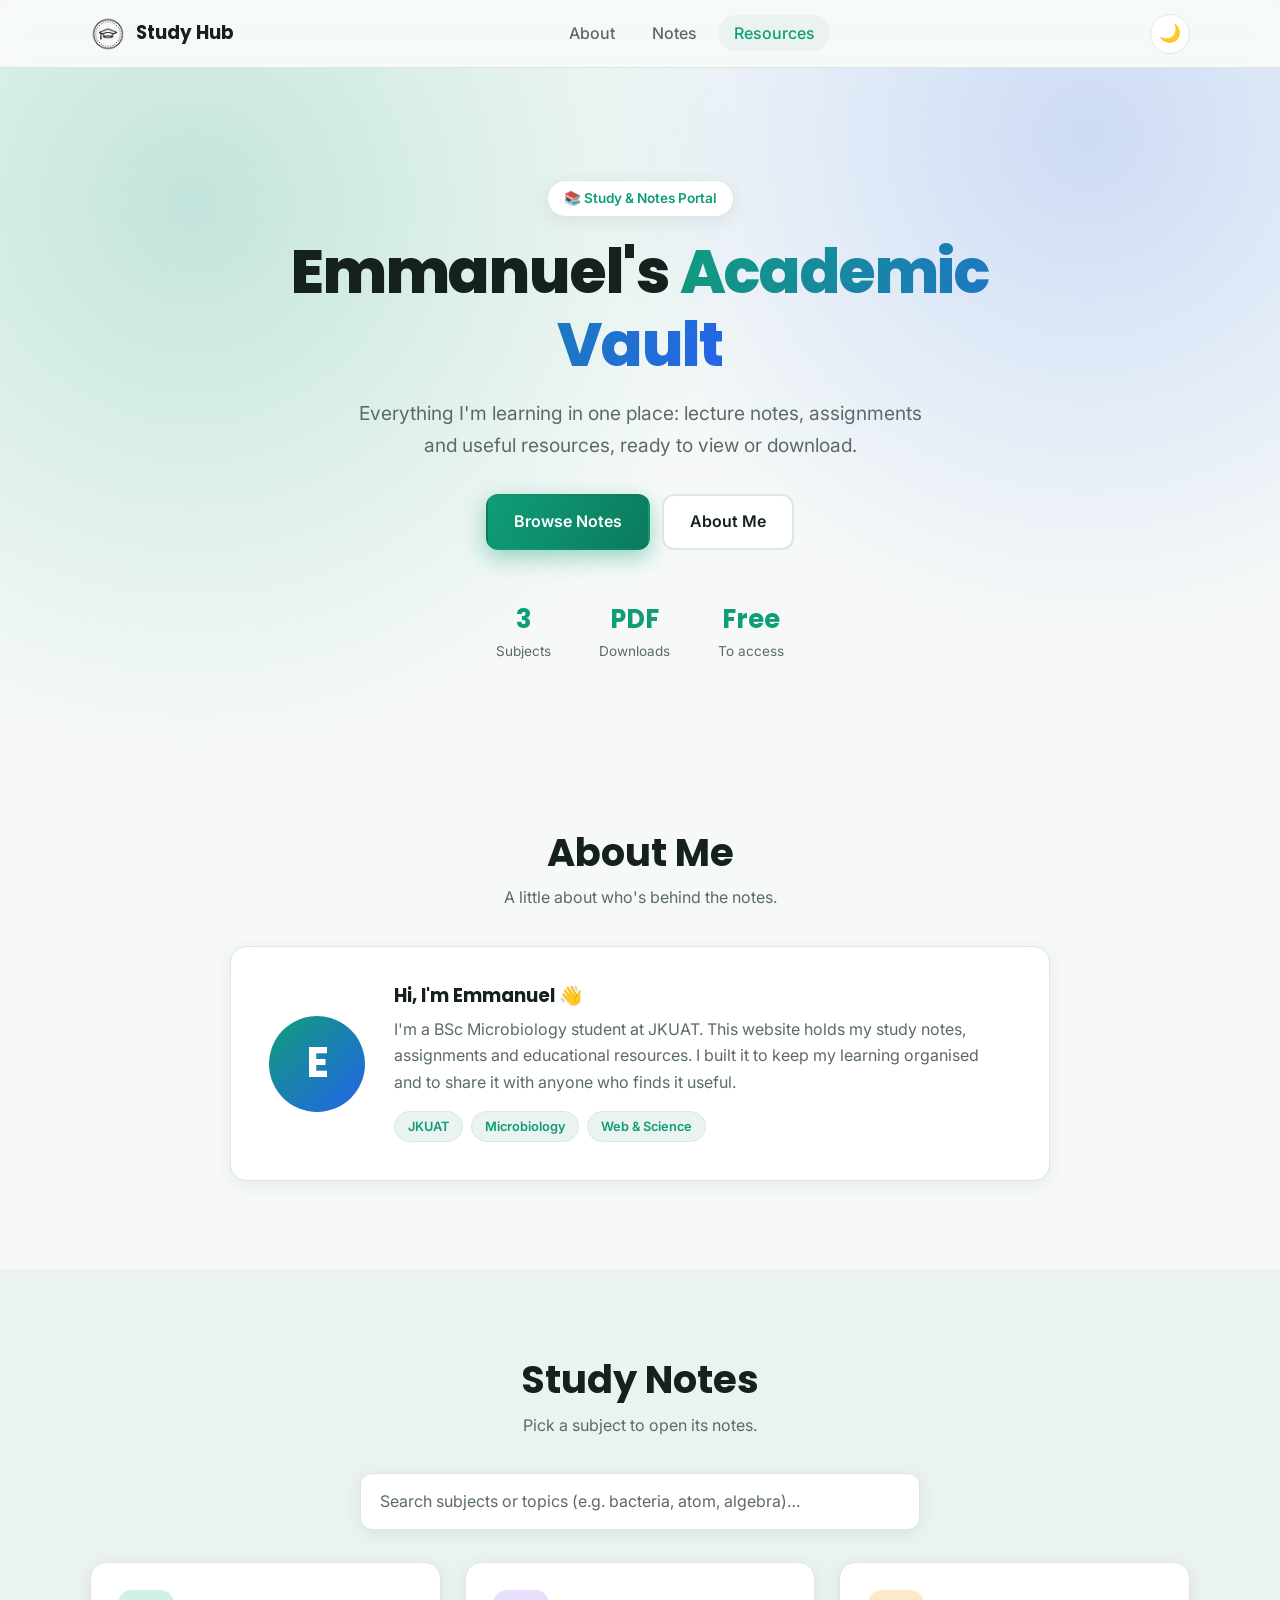
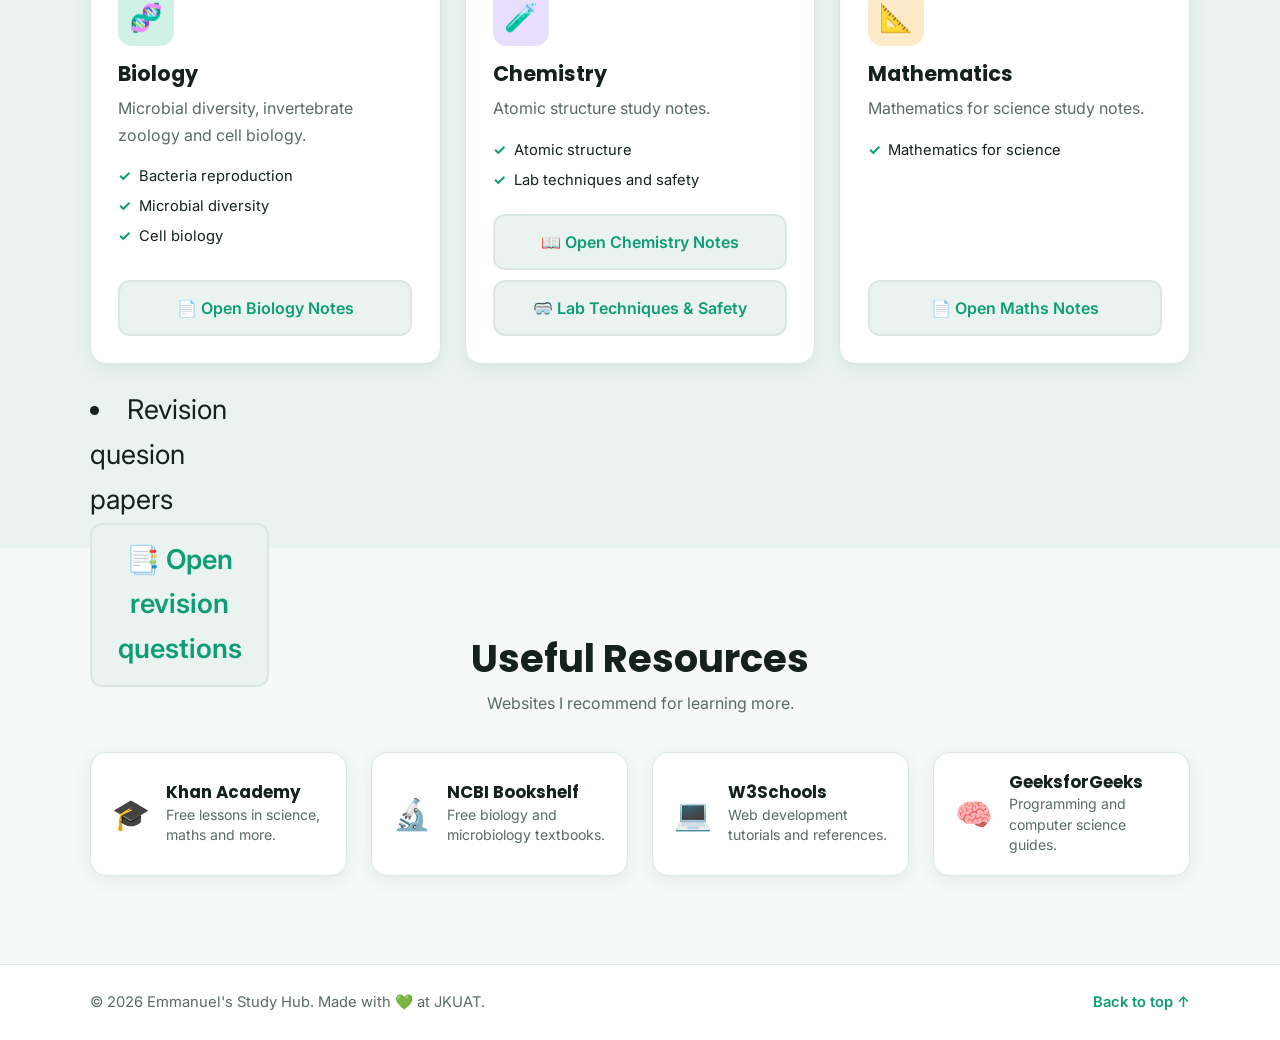
==== commit 66f0b742: "Add revision questions section to index.html" ====
--- a/index.html
+++ b/index.html
@@ -128,6 +128,15 @@
             <a class="btn btn-card" href="Mathematics%20for%20science.pdf" target="_blank" rel="noopener">📄 Open Maths Notes</a>
           </article>
 
+        </article class="card reveal" data-search="revision questions">
+          <div class="card-icon question papers" aria-hidden="true>📑</div>
+          <h3>Revision questions</h3>
+          <p>revision question papers
+          <ul> class="topic-list">
+            <li>Revision quesion papers</li>
+            <a class="btn btn-card" href="revision-questions.pdf" target="_blank" rel="noopener">📑 Open revision questions</a>
+          </article>
+            
         </div>
 
         <p class="no-results" id="no-results" hidden>No matching subjects found. Try another word.</p>
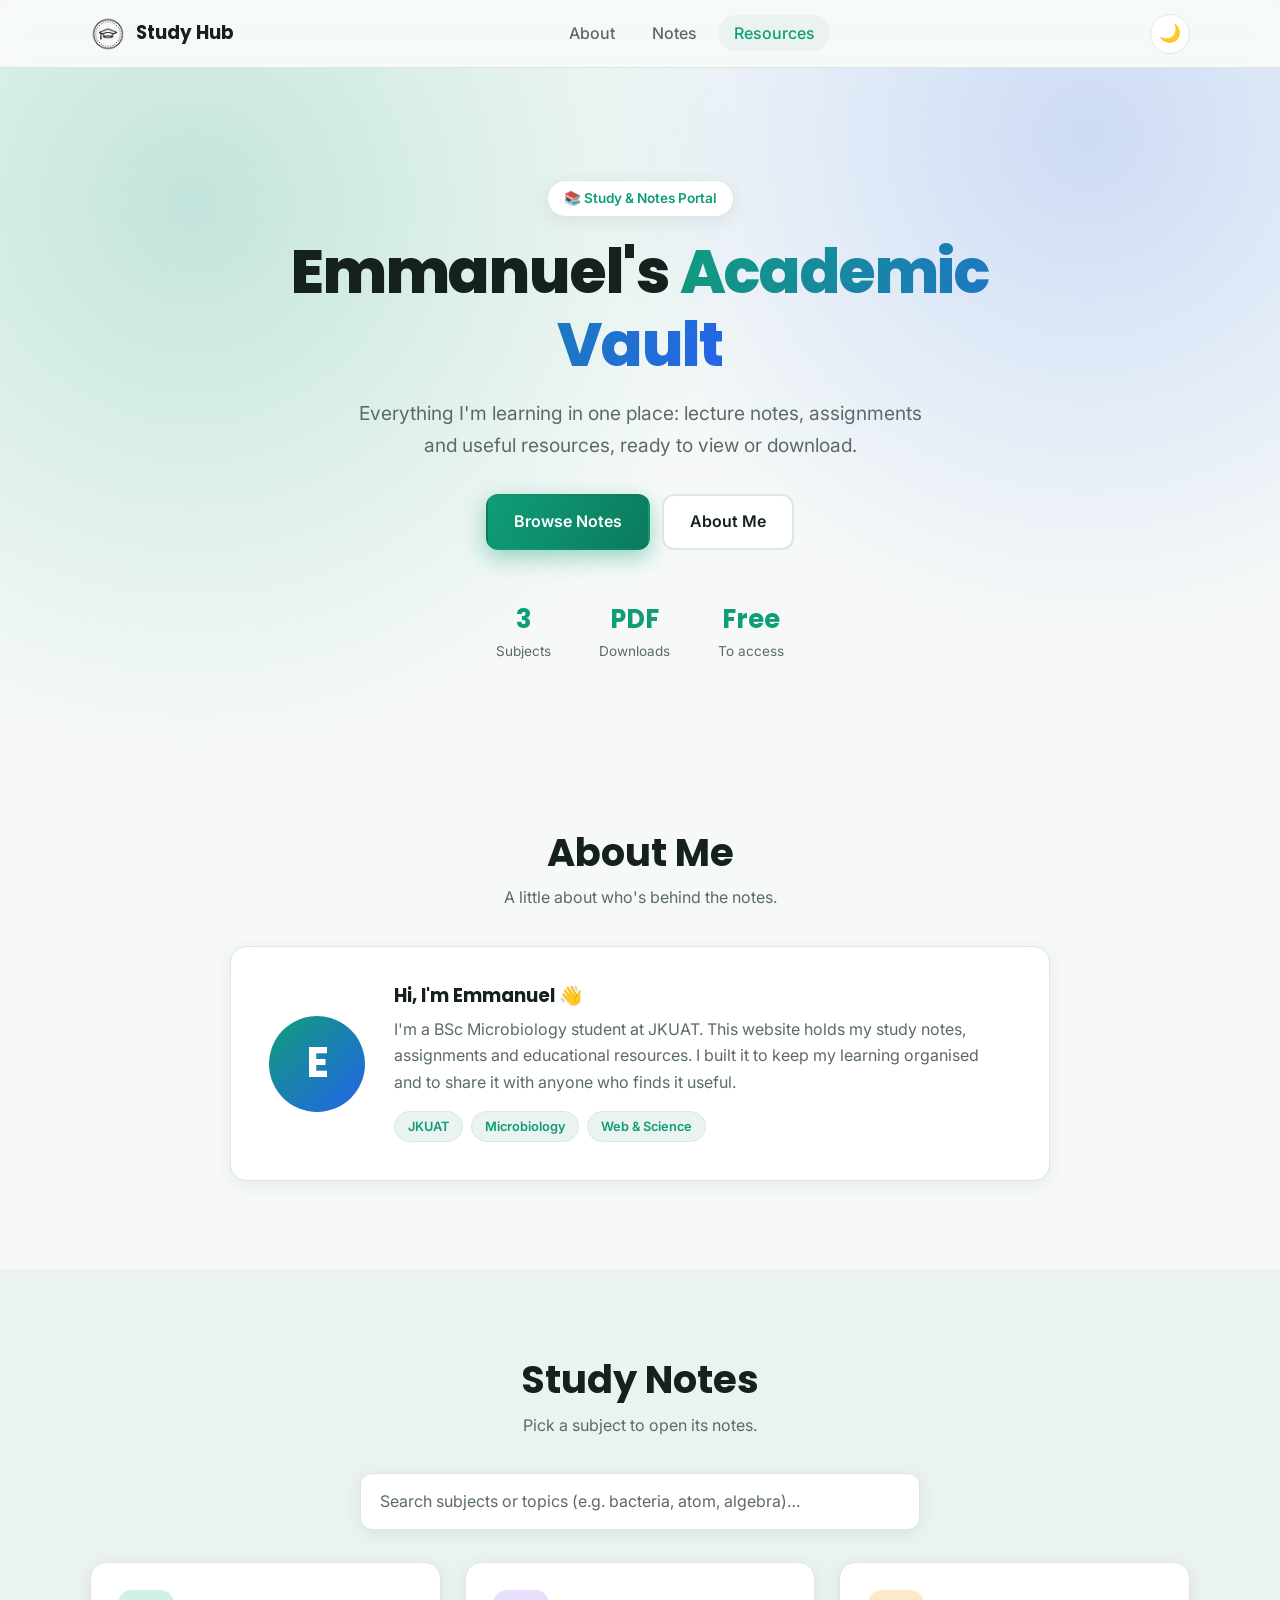
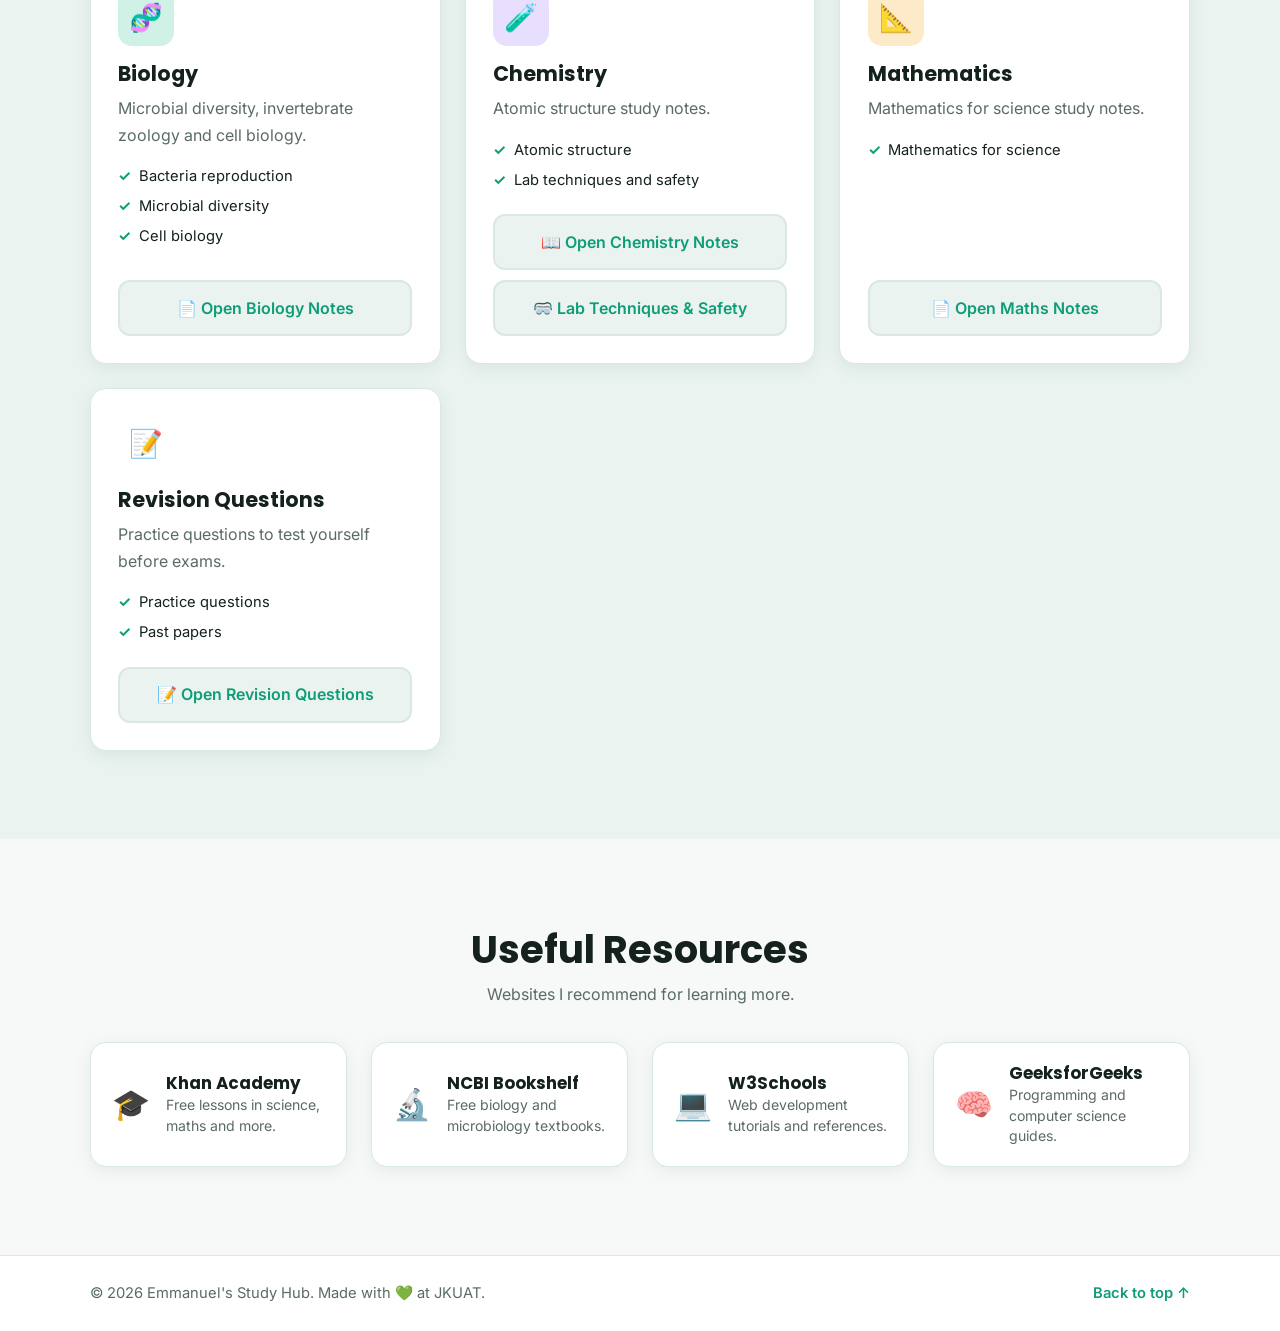
==== commit 94d14678: "Add revision questions section to index.html Added a new article section for revision questions with" ====
--- a/index.html
+++ b/index.html
@@ -127,15 +127,17 @@
             </ul>
             <a class="btn btn-card" href="Mathematics%20for%20science.pdf" target="_blank" rel="noopener">📄 Open Maths Notes</a>
           </article>
-
-        </article class="card reveal" data-search="revision questions">
-          <div class="card-icon question papers" aria-hidden="true>📑</div>
-          <h3>Revision questions</h3>
-          <p>revision question papers
-          <ul> class="topic-list">
-            <li>Revision quesion papers</li>
-            <a class="btn btn-card" href="revision-questions.pdf" target="_blank" rel="noopener">📑 Open revision questions</a>
-          </article>
+          
+<article class="card reveal" data-search="revision questions practice past papers exam">
+  <div class="card-icon rev" aria-hidden="true">📝</div>
+  <h3>Revision Questions</h3>
+  <p>Practice questions to test yourself before exams.</p>
+  <ul class="topic-list">
+    <li>Practice questions</li>
+    <li>Past papers</li>
+  </ul>
+  <a class="btn btn-card" href="revision-questions.pdf" target="_blank" rel="noopener">📝 Open Revision Questions</a>
+</article>
             
         </div>
 
